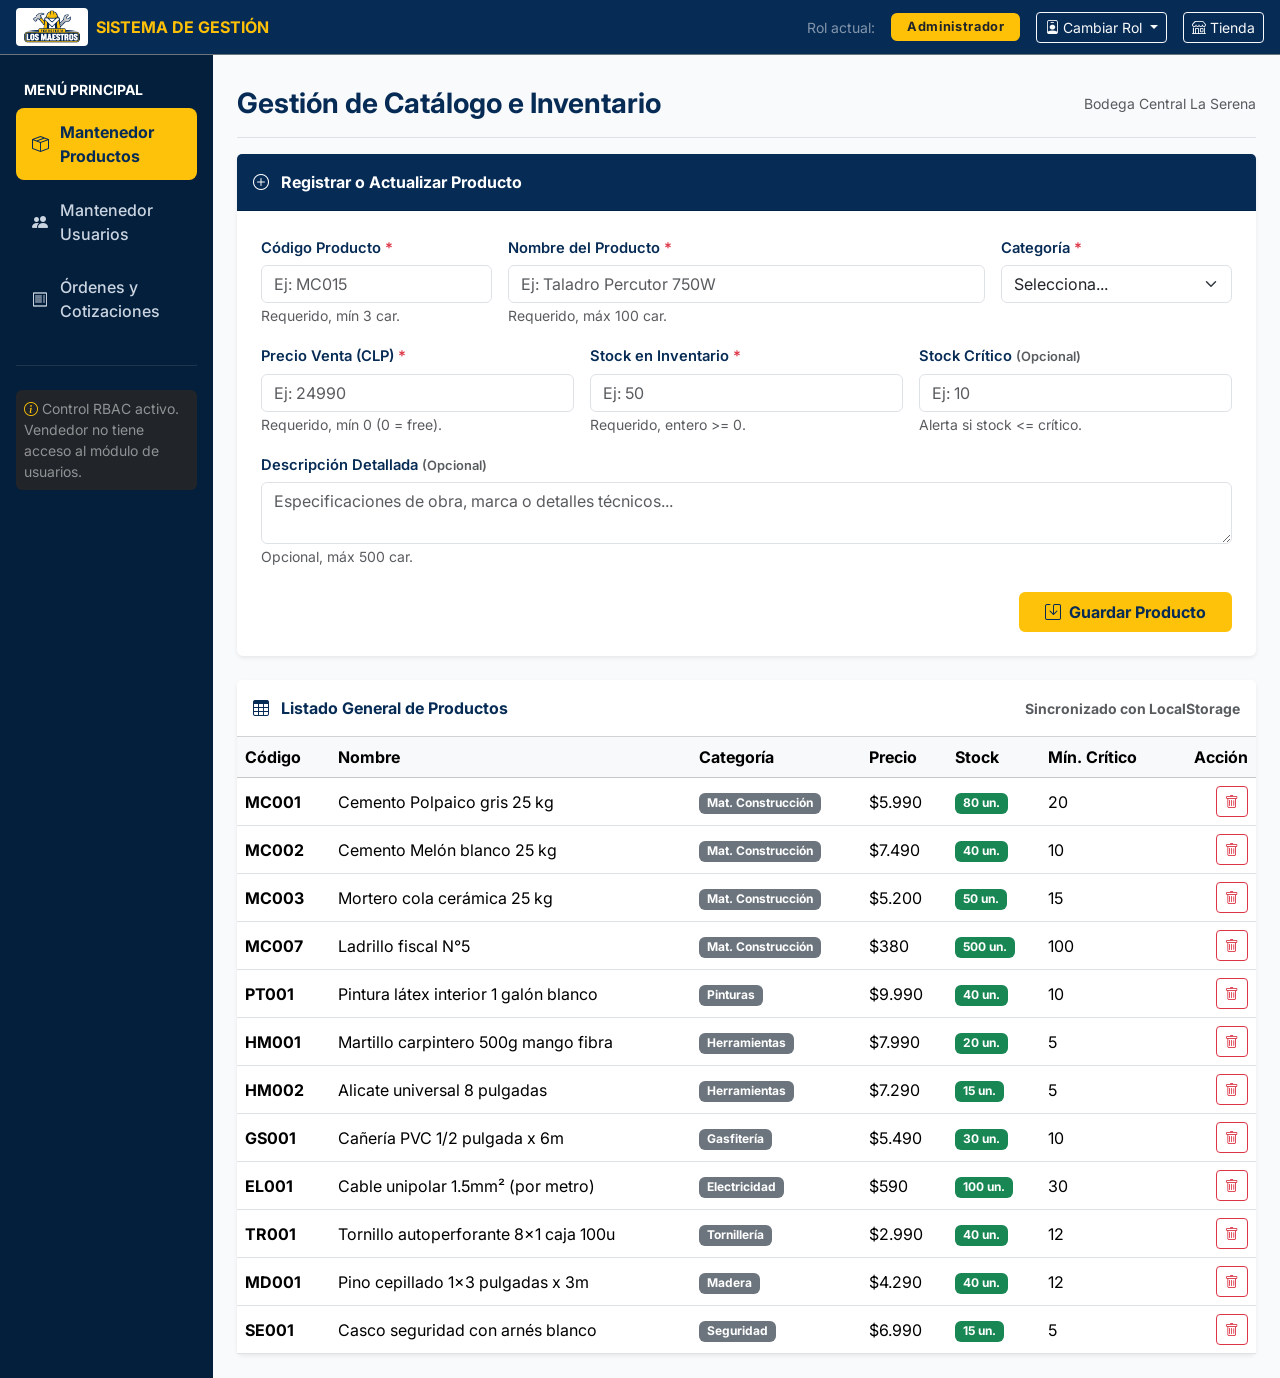
==== admin.html @ 7deedc1b "feat: estructura base funcional tienda Ferreteria Los Maestros con HTML5, CSS y validaciones JS" ====
<!doctype html>
<html lang="es">

<head>
    <meta charset="UTF-8">
    <meta name="viewport" content="width=device-width, initial-scale=1.0">
    <meta name="description" content="Panel de Administración - Ferretería Los Maestros La Serena.">
    <title>Panel de Administración | Ferretería Los Maestros</title>
    <link rel="preconnect" href="https://fonts.googleapis.com">
    <link rel="preconnect" href="https://fonts.gstatic.com" crossorigin>
    <link href="https://fonts.googleapis.com/css2?family=Barlow+Condensed:wght@600;700&family=Inter:wght@400;500;600;700&display=swap" rel="stylesheet">
    <link href="https://cdn.jsdelivr.net/npm/bootstrap@5.3.8/dist/css/bootstrap.min.css" rel="stylesheet">
    <link rel="stylesheet" href="https://cdn.jsdelivr.net/npm/bootstrap-icons@1.13.1/font/bootstrap-icons.min.css">
    <link rel="stylesheet" href="styles.css">
    <style>
        .admin-sidebar {
            min-height: calc(100vh - 84px);
            background: #041f3c;
            color: #cbd5e1;
        }
        .admin-sidebar .nav-link {
            color: #cbd5e1;
            padding: .75rem 1rem;
            border-radius: 8px;
            margin-bottom: .35rem;
            display: flex;
            align-items: center;
            gap: .75rem;
            font-weight: 500;
        }
        .admin-sidebar .nav-link:hover,
        .admin-sidebar .nav-link.active {
            color: #062b55;
            background: #ffc20a;
            font-weight: 700;
        }
        .admin-badge-role {
            font-size: .8rem;
            letter-spacing: .05em;
        }
    </style>
</head>

<body>
    <!-- Topbar simplificada de administración -->
    <header class="bg-navy py-2 px-3 border-bottom border-secondary">
        <div class="d-flex justify-content-between align-items-center">
            <div class="d-flex align-items-center gap-3">
                <a href="index.html" class="text-white fw-bold d-flex align-items-center gap-2">
                    <img src="assets/img/logo-ferreteria-los-maestros.png" alt="Logo" style="height: 38px; background: #fff; padding: 2px 6px; border-radius: 4px;">
                    <span class="d-none d-md-inline text-warning">SISTEMA DE GESTIÓN</span>
                </a>
            </div>
            <div class="d-flex align-items-center gap-3">
                <span class="text-white-50 small d-none d-sm-inline">Rol actual:</span>
                <span class="badge bg-warning text-dark px-3 py-2 fw-bold admin-badge-role" id="admin-current-role">Administrador</span>
                
                <!-- Selector rápido para probar roles requeridos en la evaluación -->
                <div class="dropdown">
                    <button class="btn btn-sm btn-outline-light dropdown-toggle" type="button" data-bs-toggle="dropdown">
                        <i class="bi bi-person-badge"></i> Cambiar Rol
                    </button>
                    <ul class="dropdown-menu dropdown-menu-end shadow">
                        <li><button class="dropdown-item" onclick="cambiarRolDemo('Administrador')"><i class="bi bi-shield-lock-fill text-danger me-2"></i> Administrador (Total)</button></li>
                        <li><button class="dropdown-item" onclick="cambiarRolDemo('Vendedor')"><i class="bi bi-bag-check-fill text-warning me-2"></i> Vendedor (Productos)</button></li>
                    </ul>
                </div>

                <a href="index.html" class="btn btn-sm btn-outline-light" title="Volver a la tienda pública">
                    <i class="bi bi-shop"></i> Tienda
                </a>
            </div>
        </div>
    </header>

    <div class="container-fluid" id="admin-dashboard">
        <div class="row">
            <!-- Menú Lateral Vertical según especificación de evaluación (pág 11) -->
            <nav class="col-md-3 col-lg-2 d-md-block admin-sidebar p-3">
                <div class="sticky-top pt-2">
                    <div class="text-white small fw-bold text-uppercase px-2 mb-2 text-warning">Menú Principal</div>
                    <ul class="nav flex-column" id="admin-tabs" role="tablist">
                        <li class="nav-item">
                            <a class="nav-link active" id="tab-productos-btn" data-bs-toggle="pill" href="#tab-productos" role="tab">
                                <i class="bi bi-box-seam"></i> Mantenedor Productos
                            </a>
                        </li>
                        <li class="nav-item" id="admin-nav-usuarios">
                            <a class="nav-link" id="tab-usuarios-btn" data-bs-toggle="pill" href="#tab-usuarios" role="tab">
                                <i class="bi bi-people-fill"></i> Mantenedor Usuarios
                            </a>
                        </li>
                        <li class="nav-item">
                            <a class="nav-link" id="tab-ordenes-btn" data-bs-toggle="pill" href="#tab-ordenes" role="tab">
                                <i class="bi bi-receipt"></i> Órdenes y Cotizaciones
                            </a>
                        </li>
                    </ul>
                    <hr class="border-secondary my-4">
                    <div class="p-2 bg-dark rounded small text-white-50">
                        <i class="bi bi-info-circle text-warning"></i> Control RBAC activo. Vendedor no tiene acceso al módulo de usuarios.
                    </div>
                </div>
            </nav>

            <!-- Contenido del Centro -->
            <main class="col-md-9 ms-sm-auto col-lg-10 px-md-4 py-4">
                <div class="tab-content" id="admin-tabs-content">
                    
                    <!-- TAB 1: MANTENEDOR DE PRODUCTOS (Requisitos pág 14-15) -->
                    <div class="tab-pane fade show active" id="tab-productos" role="tabpanel">
                        <div class="d-flex justify-content-between flex-wrap flex-md-nowrap align-items-center pt-2 pb-3 mb-3 border-bottom">
                            <h2 class="h3 fw-bold text-navy mb-0">Gestión de Catálogo e Inventario</h2>
                            <span class="text-muted small">Bodega Central La Serena</span>
                        </div>

                        <!-- Formulario Crear/Editar Producto -->
                        <div class="card shadow-sm border-0 mb-4">
                            <div class="card-header bg-navy text-white fw-bold py-3">
                                <i class="bi bi-plus-circle me-2"></i> Registrar o Actualizar Producto
                            </div>
                            <div class="card-body p-4">
                                <form id="form-admin-producto" novalidate>
                                    <div class="row g-3">
                                        <div class="col-md-3 form-group">
                                            <label for="prod-codigo" class="form-label">Código Producto <span class="text-danger">*</span></label>
                                            <input type="text" class="form-control" id="prod-codigo" placeholder="Ej: MC015" minlength="3" required>
                                            <small class="text-muted">Requerido, mín 3 car.</small>
                                        </div>
                                        <div class="col-md-6 form-group">
                                            <label for="prod-nombre" class="form-label">Nombre del Producto <span class="text-danger">*</span></label>
                                            <input type="text" class="form-control" id="prod-nombre" placeholder="Ej: Taladro Percutor 750W" maxlength="100" required>
                                            <small class="text-muted">Requerido, máx 100 car.</small>
                                        </div>
                                        <div class="col-md-3 form-group">
                                            <label for="prod-categoria" class="form-label">Categoría <span class="text-danger">*</span></label>
                                            <select id="prod-categoria" class="form-select" required>
                                                <option value="">Selecciona...</option>
                                                <option value="Mat. Construcción">Mat. Construcción</option>
                                                <option value="Herramientas">Herramientas</option>
                                                <option value="Pinturas">Pinturas</option>
                                                <option value="Gasfitería">Gasfitería</option>
                                                <option value="Electricidad">Electricidad</option>
                                                <option value="Tornillería">Tornillería</option>
                                                <option value="Madera">Madera</option>
                                                <option value="Seguridad">Seguridad</option>
                                                <option value="Jardín">Jardín</option>
                                            </select>
                                        </div>
                                        <div class="col-md-4 form-group">
                                            <label for="prod-precio" class="form-label">Precio Venta (CLP) <span class="text-danger">*</span></label>
                                            <input type="number" class="form-control" id="prod-precio" placeholder="Ej: 24990" min="0" step="any" required>
                                            <small class="text-muted">Requerido, mín 0 (0 = free).</small>
                                        </div>
                                        <div class="col-md-4 form-group">
                                            <label for="prod-stock" class="form-label">Stock en Inventario <span class="text-danger">*</span></label>
                                            <input type="number" class="form-control" id="prod-stock" placeholder="Ej: 50" min="0" step="1" required>
                                            <small class="text-muted">Requerido, entero >= 0.</small>
                                        </div>
                                        <div class="col-md-4 form-group">
                                            <label for="prod-stock-critico" class="form-label">Stock Crítico <span class="text-muted small">(Opcional)</span></label>
                                            <input type="number" class="form-control" id="prod-stock-critico" placeholder="Ej: 10" min="0" step="1">
                                            <small class="text-muted">Alerta si stock <= crítico.</small>
                                        </div>
                                        <div class="col-12 form-group">
                                            <label for="prod-descripcion" class="form-label">Descripción Detallada <span class="text-muted small">(Opcional)</span></label>
                                            <textarea class="form-control" id="prod-descripcion" rows="2" placeholder="Especificaciones de obra, marca o detalles técnicos..." maxlength="500"></textarea>
                                            <small class="text-muted">Opcional, máx 500 car.</small>
                                        </div>
                                    </div>
                                    <div class="mt-4 text-end">
                                        <button type="submit" class="btn btn-brand px-4">
                                            <i class="bi bi-save me-1"></i> Guardar Producto
                                        </button>
                                    </div>
                                </form>
                            </div>
                        </div>

                        <!-- Tabla de Productos -->
                        <div class="card shadow-sm border-0">
                            <div class="card-header bg-white py-3 fw-bold text-navy d-flex justify-content-between align-items-center">
                                <span><i class="bi bi-table me-2"></i> Listado General de Productos</span>
                                <span class="text-muted small">Sincronizado con LocalStorage</span>
                            </div>
                            <div class="card-body p-0">
                                <div class="table-responsive">
                                    <table class="table table-hover align-middle mb-0">
                                        <thead class="table-light">
                                            <tr>
                                                <th>Código</th>
                                                <th>Nombre</th>
                                                <th>Categoría</th>
                                                <th>Precio</th>
                                                <th>Stock</th>
                                                <th>Mín. Crítico</th>
                                                <th class="text-end">Acción</th>
                                            </tr>
                                        </thead>
                                        <tbody id="admin-products-table">
                                            <!-- Renderizado con main.js -->
                                        </tbody>
                                    </table>
                                </div>
                            </div>
                        </div>
                    </div>

                    <!-- TAB 2: MANTENEDOR DE USUARIOS (Requisitos pág 15-16) -->
                    <div class="tab-pane fade" id="tab-usuarios" role="tabpanel">
                        <div class="d-flex justify-content-between flex-wrap flex-md-nowrap align-items-center pt-2 pb-3 mb-3 border-bottom">
                            <h2 class="h3 fw-bold text-navy mb-0">Gestión de Usuarios y Roles (RBAC)</h2>
                            <span class="badge bg-danger">Módulo exclusivo Administrador</span>
                        </div>

                        <!-- Formulario Nuevo Usuario -->
                        <div class="card shadow-sm border-0 mb-4">
                            <div class="card-header bg-navy text-white fw-bold py-3">
                                <i class="bi bi-person-plus-fill me-2"></i> Crear Nuevo Usuario en el Sistema
                            </div>
                            <div class="card-body p-4">
                                <form id="form-admin-usuario" novalidate>
                                    <div class="row g-3">
                                        <div class="col-md-4 form-group">
                                            <label for="usuario-run" class="form-label">RUN <span class="text-danger">*</span></label>
                                            <input type="text" class="form-control" id="usuario-run" placeholder="Ej: 19011022K" maxlength="9" required>
                                            <small class="text-muted">Sin puntos ni guión (validación dígito verificador).</small>
                                        </div>
                                        <div class="col-md-4 form-group">
                                            <label for="usuario-nombre" class="form-label">Nombre <span class="text-danger">*</span></label>
                                            <input type="text" class="form-control" id="usuario-nombre" placeholder="Ej: Mario" maxlength="50" required>
                                        </div>
                                        <div class="col-md-4 form-group">
                                            <label for="usuario-apellidos" class="form-label">Apellidos <span class="text-danger">*</span></label>
                                            <input type="text" class="form-control" id="usuario-apellidos" placeholder="Ej: Araya Soto" maxlength="100" required>
                                        </div>
                                        <div class="col-md-6 form-group">
                                            <label for="usuario-correo" class="form-label">Correo Electrónico <span class="text-danger">*</span></label>
                                            <input type="email" class="form-control" id="usuario-correo" placeholder="usuario@duoc.cl" maxlength="100" required>
                                            <small class="text-muted">@duoc.cl, @profesor.duoc.cl, @gmail.com</small>
                                        </div>
                                        <div class="col-md-6 form-group">
                                            <label for="usuario-rol" class="form-label">Tipo de Usuario (Rol) <span class="text-danger">*</span></label>
                                            <select id="usuario-rol" class="form-select" required>
                                                <option value="">Selecciona rol...</option>
                                                <option value="Administrador">Administrador</option>
                                                <option value="Vendedor">Vendedor</option>
                                                <option value="Cliente">Cliente</option>
                                            </select>
                                        </div>
                                        <div class="col-md-6 form-group">
                                            <label for="usuario-region" class="form-label">Región <span class="text-danger">*</span></label>
                                            <select id="usuario-region" class="form-select" required>
                                                <option value="">Selecciona región...</option>
                                            </select>
                                        </div>
                                        <div class="col-md-6 form-group">
                                            <label for="usuario-comuna" class="form-label">Comuna <span class="text-danger">*</span></label>
                                            <select id="usuario-comuna" class="form-select" required>
                                                <option value="">Selecciona comuna...</option>
                                            </select>
                                        </div>
                                        <div class="col-12 form-group">
                                            <label for="usuario-direccion" class="form-label">Dirección <span class="text-danger">*</span></label>
                                            <input type="text" class="form-control" id="usuario-direccion" placeholder="Calle, número, oficina o faena" maxlength="300" required>
                                        </div>
                                    </div>
                                    <div class="mt-4 text-end">
                                        <button type="submit" class="btn btn-brand px-4">
                                            <i class="bi bi-person-check me-1"></i> Guardar Usuario
                                        </button>
                                    </div>
                                </form>
                            </div>
                        </div>

                        <!-- Tabla de Usuarios -->
                        <div class="card shadow-sm border-0">
                            <div class="card-header bg-white py-3 fw-bold text-navy">
                                <i class="bi bi-card-list me-2"></i> Usuarios Registrados en el Sistema
                            </div>
                            <div class="card-body p-0">
                                <div class="table-responsive">
                                    <table class="table table-hover align-middle mb-0">
                                        <thead class="table-light">
                                            <tr>
                                                <th>RUN</th>
                                                <th>Nombre Completo</th>
                                                <th>Correo</th>
                                                <th>Rol</th>
                                                <th>Comuna</th>
                                                <th>Dirección</th>
                                            </tr>
                                        </thead>
                                        <tbody id="admin-users-table">
                                            <!-- Renderizado con main.js -->
                                        </tbody>
                                    </table>
                                </div>
                            </div>
                        </div>
                    </div>

                    <!-- TAB 3: ÓRDENES / COTIZACIONES -->
                    <div class="tab-pane fade" id="tab-ordenes" role="tabpanel">
                        <div class="d-flex justify-content-between flex-wrap flex-md-nowrap align-items-center pt-2 pb-3 mb-3 border-bottom">
                            <h2 class="h3 fw-bold text-navy mb-0">Órdenes y Solicitudes de Cotización</h2>
                            <span class="badge bg-success">Acceso Vendedor y Administrador</span>
                        </div>

                        <div class="card shadow-sm border-0">
                            <div class="card-body p-0">
                                <div class="table-responsive">
                                    <table class="table table-hover align-middle mb-0">
                                        <thead class="table-light">
                                            <tr>
                                                <th>N° Orden</th>
                                                <th>Cliente</th>
                                                <th>Tipo</th>
                                                <th>Monto</th>
                                                <th>Estado</th>
                                                <th>Condición de Pago</th>
                                            </tr>
                                        </thead>
                                        <tbody>
                                            <tr>
                                                <td><code>#ORD-1024</code></td>
                                                <td>Constructora San Cristóbal</td>
                                                <td>Despacho Faena La Serena</td>
                                                <td><strong>$ 458.900</strong></td>
                                                <td><span class="badge bg-warning text-dark">Pendiente Despacho</span></td>
                                                <td>Cuenta Corriente (Fin de mes)</td>
                                            </tr>
                                            <tr>
                                                <td><code>#ORD-1025</code></td>
                                                <td>Carlos González</td>
                                                <td>Retiro en Mesón</td>
                                                <td><strong>$ 24.580</strong></td>
                                                <td><span class="badge bg-success">Listo para entrega</span></td>
                                                <td>Efectivo / Débito</td>
                                            </tr>
                                            <tr>
                                                <td><code>#ORD-1026</code></td>
                                                <td>Maestro Pedro Morales</td>
                                                <td>Despacho Coquimbo Centro</td>
                                                <td><strong>$ 128.400</strong></td>
                                                <td><span class="badge bg-primary">En preparación</span></td>
                                                <td>Cuenta Corriente (Fin de mes)</td>
                                            </tr>
                                        </tbody>
                                    </table>
                                </div>
                            </div>
                        </div>
                    </div>

                </div>
            </main>
        </div>
    </div>

    <script src="https://cdn.jsdelivr.net/npm/bootstrap@5.3.8/dist/js/bootstrap.bundle.min.js"></script>
    <script src="main.js"></script>
    <script>
        function cambiarRolDemo(nuevoRol) {
            const sesion = { correo: nuevoRol.toLowerCase() + "@duoc.cl", rol: nuevoRol, timestamp: new Date().toISOString() };
            localStorage.setItem("usuario_sesion", JSON.stringify(sesion));
            window.location.reload();
        }
    </script>
</body>

</html>
---- styles.css ----
:root {
    --brand-navy: #062b55;
    --brand-navy-dark: #041f3c;
    --brand-yellow: #ffc20a;
    --brand-yellow-dark: #e4a900;
    --surface: #f8fafc;
    --surface-card: #ffffff;
    --text: #17212b;
    --muted: #64748b;
    --border-color: #e2e8f0;
}

* { box-sizing: border-box; }

body {
    min-height: 100vh;
    display: flex;
    flex-direction: column;
    margin: 0;
    color: var(--text);
    background: var(--surface);
    font-family: "Inter", -apple-system, BlinkMacSystemFont, "Segoe UI", Roboto, sans-serif;
}

main { flex: 1; }
a { text-decoration: none; }

/* Utilidades de color */
.text-navy { color: var(--brand-navy) !important; }
.bg-navy { background-color: var(--brand-navy) !important; color: #fff; }
.text-yellow { color: var(--brand-yellow-dark) !important; }

/* Topbar */
.topbar {
    padding: .5rem 0;
    color: #fff;
    background: var(--brand-navy-dark);
    font-size: .85rem;
}
.topbar a { color: #fff; }
.topbar a:hover { color: var(--brand-yellow); }
.topbar i { margin-right: .35rem; color: var(--brand-yellow); }

/* Navbar */
.navbar { min-height: 84px; }
.navbar-brand img {
    width: 175px;
    height: 65px;
    object-fit: contain;
}
.navbar .nav-link {
    margin: 0 .2rem;
    color: var(--brand-navy);
    font-weight: 600;
    transition: color .2s ease;
}
.navbar .nav-link:hover,
.navbar .nav-link.active { color: var(--brand-yellow-dark); }

/* Botones */
.btn-brand {
    border: 2px solid var(--brand-yellow);
    color: var(--brand-navy);
    background: var(--brand-yellow);
    font-weight: 700;
    transition: all .2s ease;
}
.btn-brand:hover,
.btn-brand:focus {
    border-color: var(--brand-navy);
    color: #fff;
    background: var(--brand-navy);
}

.btn-outline-brand {
    border: 2px solid var(--brand-navy);
    color: var(--brand-navy);
    font-weight: 600;
    transition: all .2s ease;
}
.btn-outline-brand:hover,
.btn-outline-brand:focus {
    border-color: var(--brand-navy);
    color: #fff;
    background: var(--brand-navy);
}

/* Icono y contador Carrito */
.cart-link {
    position: relative;
    display: grid;
    width: 44px;
    height: 44px;
    place-items: center;
    border-radius: 50%;
    color: var(--brand-navy);
    background: #f1f5f9;
    font-size: 1.35rem;
    transition: background .2s ease, transform .2s ease;
}
.cart-link:hover {
    background: #e2e8f0;
    transform: scale(1.05);
}
.cart-count {
    position: absolute;
    top: -2px;
    right: -2px;
    display: grid;
    width: 22px;
    height: 22px;
    place-items: center;
    border: 2px solid #fff;
    border-radius: 50%;
    color: var(--brand-navy);
    background: var(--brand-yellow);
    font-size: .72rem;
    font-weight: 800;
}

/* Hero Section */
.hero-placeholder {
    min-height: 440px;
    display: flex;
    align-items: center;
    padding: 4.5rem 0;
    background: linear-gradient(135deg, #062b55 0%, #0a3d78 60%, #11539f 100%);
    color: #fff;
}
.hero-placeholder h1 {
    font-family: "Barlow Condensed", sans-serif;
    font-size: clamp(2.8rem, 6.5vw, 4.8rem);
    font-weight: 700;
    line-height: .98;
    text-transform: uppercase;
}
.hero-placeholder h1 span { color: var(--brand-yellow); }
.hero-placeholder p.lead { max-width: 620px; color: #e2e8f0; font-size: 1.15rem; }
.section-label {
    color: var(--brand-yellow);
    font-weight: 700;
    letter-spacing: .12em;
    text-transform: uppercase;
    font-size: .9rem;
}

/* Tarjetas de Producto */
.product-card {
    transition: transform .25s ease, box-shadow .25s ease;
    border-radius: 12px;
    overflow: hidden;
    background: var(--surface-card);
    border: 1px solid var(--border-color);
}
.product-card:hover {
    transform: translateY(-5px);
    box-shadow: 0 14px 28px rgba(6, 43, 85, .1) !important;
}
.product-img {
    height: 190px;
    object-fit: cover;
    background: #f1f5f9;
}

/* Tarjetas de Características */
.feature-card {
    padding: 1.75rem;
    border-radius: 12px;
    background: #fff;
    border: 1px solid var(--border-color);
    box-shadow: 0 4px 12px rgba(0,0,0,.03);
    height: 100%;
}
.feature-icon {
    width: 52px;
    height: 52px;
    border-radius: 12px;
    background: rgba(255, 194, 10, .2);
    color: var(--brand-navy);
    display: grid;
    place-items: center;
    font-size: 1.6rem;
    margin-bottom: 1rem;
}

/* Footer */
.site-footer {
    color: #d8e1ec;
    background: var(--brand-navy);
}
.footer-logo {
    width: 180px;
    max-height: 85px;
    padding: .35rem;
    border-radius: .5rem;
    background: #fff;
    object-fit: contain;
}
.site-footer h2 {
    margin-bottom: 1.1rem;
    color: #fff;
    font-family: "Barlow Condensed", sans-serif;
    font-size: 1.35rem;
    font-weight: 700;
    text-transform: uppercase;
}
.footer-links { margin: 0; padding: 0; list-style: none; }
.footer-links li + li { margin-top: .65rem; }
.footer-links a, .contact-list a { color: #cbd5e1; transition: color .2s ease; }
.footer-links a:hover, .contact-list a:hover { color: var(--brand-yellow); }
.social-links { display: flex; gap: .65rem; }
.social-links a {
    display: grid;
    width: 38px;
    height: 38px;
    place-items: center;
    border: 1px solid rgba(255,255,255,.25);
    border-radius: 50%;
    color: #fff;
    transition: all .2s ease;
}
.social-links a:hover {
    border-color: var(--brand-yellow);
    color: var(--brand-navy);
    background: var(--brand-yellow);
}
.contact-list { font-style: normal; }
.contact-list p { display: flex; gap: .65rem; align-items: flex-start; margin-bottom: .6rem; }
.contact-list i { color: var(--brand-yellow); }

.footer-bottom {
    padding: 1rem 0;
    border-top: 1px solid rgba(255,255,255,.12);
    color: #94a3b8;
    background: var(--brand-navy-dark);
    font-size: .84rem;
}

/* Botón Volver Arriba */
.back-to-top {
    position: fixed;
    right: 1.5rem;
    bottom: 1.5rem;
    z-index: 1000;
    display: grid;
    width: 46px;
    height: 46px;
    place-items: center;
    border: 2px solid var(--brand-yellow);
    border-radius: 50%;
    color: var(--brand-navy);
    background: var(--brand-yellow);
    box-shadow: 0 6px 18px rgba(4, 31, 60, .25);
    font-size: 1.25rem;
    opacity: 0;
    visibility: hidden;
    transform: translateY(12px);
    transition: all .25s ease;
}
.back-to-top.show {
    opacity: 1;
    visibility: visible;
    transform: translateY(0);
}
.back-to-top:hover {
    color: #fff;
    background: var(--brand-navy);
    border-color: var(--brand-navy);
}

/* Formularios y Validaciones */
.form-card {
    background: #fff;
    border-radius: 14px;
    border: 1px solid var(--border-color);
    box-shadow: 0 8px 24px rgba(6, 43, 85, .06);
    padding: 2.2rem;
}
.form-label {
    font-weight: 600;
    color: var(--brand-navy);
    font-size: .92rem;
    margin-bottom: .4rem;
}
.form-control:focus, .form-select:focus {
    border-color: var(--brand-navy);
    box-shadow: 0 0 0 .25rem rgba(6, 43, 85, .15);
}

/* Toast flotante */
#toast-container {
    pointer-events: none;
}
#toast-container .toast {
    pointer-events: auto;
}

/* Responsive */
@media (max-width: 991.98px) {
    .navbar-collapse { padding: 1rem 0 .5rem; border-top: 1px solid #e6ebf0; }
    .navbar .nav-link { padding: .65rem 0; }
    .navbar .btn { width: 100%; }
}
@media (max-width: 575.98px) {
    .navbar-brand img { width: 140px; height: 55px; }
    .hero-placeholder { min-height: 380px; padding: 3rem 0; }
    .form-card { padding: 1.5rem; }
    .back-to-top { right: 1rem; bottom: 1rem; width: 42px; height: 42px; }
}
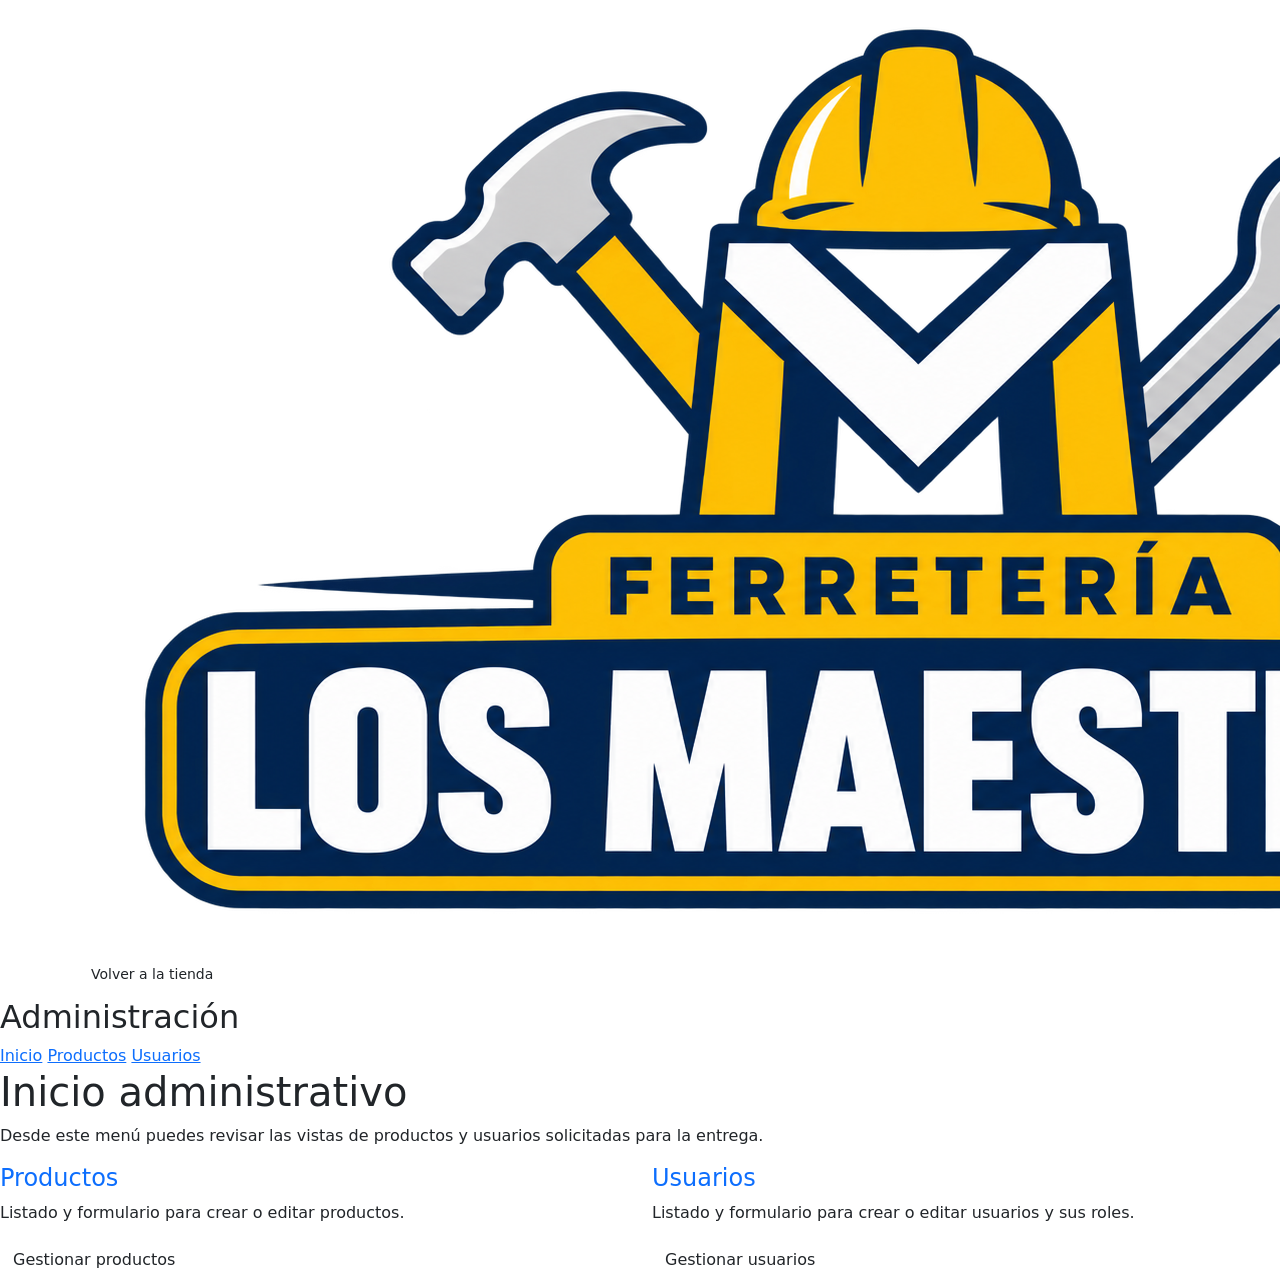
==== commit c0d24c74: "detalle de paginas en html, contenido comnpleto del proyecto . Solo html" ====
--- a/admin.html
+++ b/admin.html
@@ -1,373 +1,55 @@
 <!doctype html>
 <html lang="es">
-
-<head>
-    <meta charset="UTF-8">
-    <meta name="viewport" content="width=device-width, initial-scale=1.0">
-    <meta name="description" content="Panel de Administración - Ferretería Los Maestros La Serena.">
-    <title>Panel de Administración | Ferretería Los Maestros</title>
-    <link rel="preconnect" href="https://fonts.googleapis.com">
-    <link rel="preconnect" href="https://fonts.gstatic.com" crossorigin>
-    <link href="https://fonts.googleapis.com/css2?family=Barlow+Condensed:wght@600;700&family=Inter:wght@400;500;600;700&display=swap" rel="stylesheet">
-    <link href="https://cdn.jsdelivr.net/npm/bootstrap@5.3.8/dist/css/bootstrap.min.css" rel="stylesheet">
-    <link rel="stylesheet" href="https://cdn.jsdelivr.net/npm/bootstrap-icons@1.13.1/font/bootstrap-icons.min.css">
-    <link rel="stylesheet" href="styles.css">
-    <style>
-        .admin-sidebar {
-            min-height: calc(100vh - 84px);
-            background: #041f3c;
-            color: #cbd5e1;
-        }
-        .admin-sidebar .nav-link {
-            color: #cbd5e1;
-            padding: .75rem 1rem;
-            border-radius: 8px;
-            margin-bottom: .35rem;
-            display: flex;
-            align-items: center;
-            gap: .75rem;
-            font-weight: 500;
-        }
-        .admin-sidebar .nav-link:hover,
-        .admin-sidebar .nav-link.active {
-            color: #062b55;
-            background: #ffc20a;
-            font-weight: 700;
-        }
-        .admin-badge-role {
-            font-size: .8rem;
-            letter-spacing: .05em;
-        }
-    </style>
-</head>
-
-<body>
-    <!-- Topbar simplificada de administración -->
-    <header class="bg-navy py-2 px-3 border-bottom border-secondary">
-        <div class="d-flex justify-content-between align-items-center">
-            <div class="d-flex align-items-center gap-3">
-                <a href="index.html" class="text-white fw-bold d-flex align-items-center gap-2">
-                    <img src="assets/img/logo-ferreteria-los-maestros.png" alt="Logo" style="height: 38px; background: #fff; padding: 2px 6px; border-radius: 4px;">
-                    <span class="d-none d-md-inline text-warning">SISTEMA DE GESTIÓN</span>
-                </a>
-            </div>
-            <div class="d-flex align-items-center gap-3">
-                <span class="text-white-50 small d-none d-sm-inline">Rol actual:</span>
-                <span class="badge bg-warning text-dark px-3 py-2 fw-bold admin-badge-role" id="admin-current-role">Administrador</span>
-                
-                <!-- Selector rápido para probar roles requeridos en la evaluación -->
-                <div class="dropdown">
-                    <button class="btn btn-sm btn-outline-light dropdown-toggle" type="button" data-bs-toggle="dropdown">
-                        <i class="bi bi-person-badge"></i> Cambiar Rol
-                    </button>
-                    <ul class="dropdown-menu dropdown-menu-end shadow">
-                        <li><button class="dropdown-item" onclick="cambiarRolDemo('Administrador')"><i class="bi bi-shield-lock-fill text-danger me-2"></i> Administrador (Total)</button></li>
-                        <li><button class="dropdown-item" onclick="cambiarRolDemo('Vendedor')"><i class="bi bi-bag-check-fill text-warning me-2"></i> Vendedor (Productos)</button></li>
-                    </ul>
-                </div>
-
-                <a href="index.html" class="btn btn-sm btn-outline-light" title="Volver a la tienda pública">
-                    <i class="bi bi-shop"></i> Tienda
-                </a>
-            </div>
-        </div>
-    </header>
-
-    <div class="container-fluid" id="admin-dashboard">
-        <div class="row">
-            <!-- Menú Lateral Vertical según especificación de evaluación (pág 11) -->
-            <nav class="col-md-3 col-lg-2 d-md-block admin-sidebar p-3">
-                <div class="sticky-top pt-2">
-                    <div class="text-white small fw-bold text-uppercase px-2 mb-2 text-warning">Menú Principal</div>
-                    <ul class="nav flex-column" id="admin-tabs" role="tablist">
-                        <li class="nav-item">
-                            <a class="nav-link active" id="tab-productos-btn" data-bs-toggle="pill" href="#tab-productos" role="tab">
-                                <i class="bi bi-box-seam"></i> Mantenedor Productos
-                            </a>
-                        </li>
-                        <li class="nav-item" id="admin-nav-usuarios">
-                            <a class="nav-link" id="tab-usuarios-btn" data-bs-toggle="pill" href="#tab-usuarios" role="tab">
-                                <i class="bi bi-people-fill"></i> Mantenedor Usuarios
-                            </a>
-                        </li>
-                        <li class="nav-item">
-                            <a class="nav-link" id="tab-ordenes-btn" data-bs-toggle="pill" href="#tab-ordenes" role="tab">
-                                <i class="bi bi-receipt"></i> Órdenes y Cotizaciones
-                            </a>
-                        </li>
-                    </ul>
-                    <hr class="border-secondary my-4">
-                    <div class="p-2 bg-dark rounded small text-white-50">
-                        <i class="bi bi-info-circle text-warning"></i> Control RBAC activo. Vendedor no tiene acceso al módulo de usuarios.
-                    </div>
+    <head>
+        <meta charset="UTF-8">
+        <meta name="viewport" content="width=device-width, initial-scale=1">
+        <title>Administración | Ferretería Los Maestros</title>
+        <link href="https://cdn.jsdelivr.net/npm/bootstrap@5.3.3/dist/css/bootstrap.min.css" rel="stylesheet">
+        <link rel="stylesheet" href="style.css">
+    </head>
+    <body>
+        <header>
+            <nav class="navbar">
+                <div class="container">
+                    <a class="navbar-brand d-flex align-items-center gap-2" href="index.html">
+                        <img src="assets/img/logo-ferreteria-los-maestros.png" alt="Logo de Ferretería Los Maestros">
+                        <span>Panel administrativo <small>Demostración frontend</small></span>
+                    </a>
+                    <a class="btn boton-principal btn-sm" href="index.html">Volver a la tienda</a>
                 </div>
             </nav>
-
-            <!-- Contenido del Centro -->
-            <main class="col-md-9 ms-sm-auto col-lg-10 px-md-4 py-4">
-                <div class="tab-content" id="admin-tabs-content">
-                    
-                    <!-- TAB 1: MANTENEDOR DE PRODUCTOS (Requisitos pág 14-15) -->
-                    <div class="tab-pane fade show active" id="tab-productos" role="tabpanel">
-                        <div class="d-flex justify-content-between flex-wrap flex-md-nowrap align-items-center pt-2 pb-3 mb-3 border-bottom">
-                            <h2 class="h3 fw-bold text-navy mb-0">Gestión de Catálogo e Inventario</h2>
-                            <span class="text-muted small">Bodega Central La Serena</span>
-                        </div>
-
-                        <!-- Formulario Crear/Editar Producto -->
-                        <div class="card shadow-sm border-0 mb-4">
-                            <div class="card-header bg-navy text-white fw-bold py-3">
-                                <i class="bi bi-plus-circle me-2"></i> Registrar o Actualizar Producto
-                            </div>
-                            <div class="card-body p-4">
-                                <form id="form-admin-producto" novalidate>
-                                    <div class="row g-3">
-                                        <div class="col-md-3 form-group">
-                                            <label for="prod-codigo" class="form-label">Código Producto <span class="text-danger">*</span></label>
-                                            <input type="text" class="form-control" id="prod-codigo" placeholder="Ej: MC015" minlength="3" required>
-                                            <small class="text-muted">Requerido, mín 3 car.</small>
-                                        </div>
-                                        <div class="col-md-6 form-group">
-                                            <label for="prod-nombre" class="form-label">Nombre del Producto <span class="text-danger">*</span></label>
-                                            <input type="text" class="form-control" id="prod-nombre" placeholder="Ej: Taladro Percutor 750W" maxlength="100" required>
-                                            <small class="text-muted">Requerido, máx 100 car.</small>
-                                        </div>
-                                        <div class="col-md-3 form-group">
-                                            <label for="prod-categoria" class="form-label">Categoría <span class="text-danger">*</span></label>
-                                            <select id="prod-categoria" class="form-select" required>
-                                                <option value="">Selecciona...</option>
-                                                <option value="Mat. Construcción">Mat. Construcción</option>
-                                                <option value="Herramientas">Herramientas</option>
-                                                <option value="Pinturas">Pinturas</option>
-                                                <option value="Gasfitería">Gasfitería</option>
-                                                <option value="Electricidad">Electricidad</option>
-                                                <option value="Tornillería">Tornillería</option>
-                                                <option value="Madera">Madera</option>
-                                                <option value="Seguridad">Seguridad</option>
-                                                <option value="Jardín">Jardín</option>
-                                            </select>
-                                        </div>
-                                        <div class="col-md-4 form-group">
-                                            <label for="prod-precio" class="form-label">Precio Venta (CLP) <span class="text-danger">*</span></label>
-                                            <input type="number" class="form-control" id="prod-precio" placeholder="Ej: 24990" min="0" step="any" required>
-                                            <small class="text-muted">Requerido, mín 0 (0 = free).</small>
-                                        </div>
-                                        <div class="col-md-4 form-group">
-                                            <label for="prod-stock" class="form-label">Stock en Inventario <span class="text-danger">*</span></label>
-                                            <input type="number" class="form-control" id="prod-stock" placeholder="Ej: 50" min="0" step="1" required>
-                                            <small class="text-muted">Requerido, entero >= 0.</small>
-                                        </div>
-                                        <div class="col-md-4 form-group">
-                                            <label for="prod-stock-critico" class="form-label">Stock Crítico <span class="text-muted small">(Opcional)</span></label>
-                                            <input type="number" class="form-control" id="prod-stock-critico" placeholder="Ej: 10" min="0" step="1">
-                                            <small class="text-muted">Alerta si stock <= crítico.</small>
-                                        </div>
-                                        <div class="col-12 form-group">
-                                            <label for="prod-descripcion" class="form-label">Descripción Detallada <span class="text-muted small">(Opcional)</span></label>
-                                            <textarea class="form-control" id="prod-descripcion" rows="2" placeholder="Especificaciones de obra, marca o detalles técnicos..." maxlength="500"></textarea>
-                                            <small class="text-muted">Opcional, máx 500 car.</small>
-                                        </div>
-                                    </div>
-                                    <div class="mt-4 text-end">
-                                        <button type="submit" class="btn btn-brand px-4">
-                                            <i class="bi bi-save me-1"></i> Guardar Producto
-                                        </button>
-                                    </div>
-                                </form>
-                            </div>
-                        </div>
-
-                        <!-- Tabla de Productos -->
-                        <div class="card shadow-sm border-0">
-                            <div class="card-header bg-white py-3 fw-bold text-navy d-flex justify-content-between align-items-center">
-                                <span><i class="bi bi-table me-2"></i> Listado General de Productos</span>
-                                <span class="text-muted small">Sincronizado con LocalStorage</span>
-                            </div>
-                            <div class="card-body p-0">
-                                <div class="table-responsive">
-                                    <table class="table table-hover align-middle mb-0">
-                                        <thead class="table-light">
-                                            <tr>
-                                                <th>Código</th>
-                                                <th>Nombre</th>
-                                                <th>Categoría</th>
-                                                <th>Precio</th>
-                                                <th>Stock</th>
-                                                <th>Mín. Crítico</th>
-                                                <th class="text-end">Acción</th>
-                                            </tr>
-                                        </thead>
-                                        <tbody id="admin-products-table">
-                                            <!-- Renderizado con main.js -->
-                                        </tbody>
-                                    </table>
-                                </div>
-                            </div>
-                        </div>
+        </header>
+        <div class="panel-admin">
+            <aside class="menu-admin">
+                <h2>Administración</h2>
+                <nav aria-label="Menú administrativo">
+                    <a href="admin.html">Inicio</a>
+                    <a href="admin-productos.html">Productos</a>
+                    <a href="admin-usuarios.html">Usuarios</a>
+                </nav>
+            </aside>
+            <main class="contenido-admin">
+                <h1 class="titulo-seccion">Inicio administrativo</h1>
+                <p class="texto-gris">Desde este menú puedes revisar las vistas de productos y usuarios solicitadas para la entrega.</p>
+                <div class="row row-cols-1 row-cols-md-2 g-4">
+                    <div class="col">
+                        <section class="tarjeta h-100">
+                            <h2 class="h4 text-primary">Productos</h2>
+                            <p>Listado y formulario para crear o editar productos.</p>
+                            <a class="btn boton-secundario" href="admin-productos.html">Gestionar productos</a>
+                        </section>
                     </div>
-
-                    <!-- TAB 2: MANTENEDOR DE USUARIOS (Requisitos pág 15-16) -->
-                    <div class="tab-pane fade" id="tab-usuarios" role="tabpanel">
-                        <div class="d-flex justify-content-between flex-wrap flex-md-nowrap align-items-center pt-2 pb-3 mb-3 border-bottom">
-                            <h2 class="h3 fw-bold text-navy mb-0">Gestión de Usuarios y Roles (RBAC)</h2>
-                            <span class="badge bg-danger">Módulo exclusivo Administrador</span>
-                        </div>
-
-                        <!-- Formulario Nuevo Usuario -->
-                        <div class="card shadow-sm border-0 mb-4">
-                            <div class="card-header bg-navy text-white fw-bold py-3">
-                                <i class="bi bi-person-plus-fill me-2"></i> Crear Nuevo Usuario en el Sistema
-                            </div>
-                            <div class="card-body p-4">
-                                <form id="form-admin-usuario" novalidate>
-                                    <div class="row g-3">
-                                        <div class="col-md-4 form-group">
-                                            <label for="usuario-run" class="form-label">RUN <span class="text-danger">*</span></label>
-                                            <input type="text" class="form-control" id="usuario-run" placeholder="Ej: 19011022K" maxlength="9" required>
-                                            <small class="text-muted">Sin puntos ni guión (validación dígito verificador).</small>
-                                        </div>
-                                        <div class="col-md-4 form-group">
-                                            <label for="usuario-nombre" class="form-label">Nombre <span class="text-danger">*</span></label>
-                                            <input type="text" class="form-control" id="usuario-nombre" placeholder="Ej: Mario" maxlength="50" required>
-                                        </div>
-                                        <div class="col-md-4 form-group">
-                                            <label for="usuario-apellidos" class="form-label">Apellidos <span class="text-danger">*</span></label>
-                                            <input type="text" class="form-control" id="usuario-apellidos" placeholder="Ej: Araya Soto" maxlength="100" required>
-                                        </div>
-                                        <div class="col-md-6 form-group">
-                                            <label for="usuario-correo" class="form-label">Correo Electrónico <span class="text-danger">*</span></label>
-                                            <input type="email" class="form-control" id="usuario-correo" placeholder="usuario@duoc.cl" maxlength="100" required>
-                                            <small class="text-muted">@duoc.cl, @profesor.duoc.cl, @gmail.com</small>
-                                        </div>
-                                        <div class="col-md-6 form-group">
-                                            <label for="usuario-rol" class="form-label">Tipo de Usuario (Rol) <span class="text-danger">*</span></label>
-                                            <select id="usuario-rol" class="form-select" required>
-                                                <option value="">Selecciona rol...</option>
-                                                <option value="Administrador">Administrador</option>
-                                                <option value="Vendedor">Vendedor</option>
-                                                <option value="Cliente">Cliente</option>
-                                            </select>
-                                        </div>
-                                        <div class="col-md-6 form-group">
-                                            <label for="usuario-region" class="form-label">Región <span class="text-danger">*</span></label>
-                                            <select id="usuario-region" class="form-select" required>
-                                                <option value="">Selecciona región...</option>
-                                            </select>
-                                        </div>
-                                        <div class="col-md-6 form-group">
-                                            <label for="usuario-comuna" class="form-label">Comuna <span class="text-danger">*</span></label>
-                                            <select id="usuario-comuna" class="form-select" required>
-                                                <option value="">Selecciona comuna...</option>
-                                            </select>
-                                        </div>
-                                        <div class="col-12 form-group">
-                                            <label for="usuario-direccion" class="form-label">Dirección <span class="text-danger">*</span></label>
-                                            <input type="text" class="form-control" id="usuario-direccion" placeholder="Calle, número, oficina o faena" maxlength="300" required>
-                                        </div>
-                                    </div>
-                                    <div class="mt-4 text-end">
-                                        <button type="submit" class="btn btn-brand px-4">
-                                            <i class="bi bi-person-check me-1"></i> Guardar Usuario
-                                        </button>
-                                    </div>
-                                </form>
-                            </div>
-                        </div>
-
-                        <!-- Tabla de Usuarios -->
-                        <div class="card shadow-sm border-0">
-                            <div class="card-header bg-white py-3 fw-bold text-navy">
-                                <i class="bi bi-card-list me-2"></i> Usuarios Registrados en el Sistema
-                            </div>
-                            <div class="card-body p-0">
-                                <div class="table-responsive">
-                                    <table class="table table-hover align-middle mb-0">
-                                        <thead class="table-light">
-                                            <tr>
-                                                <th>RUN</th>
-                                                <th>Nombre Completo</th>
-                                                <th>Correo</th>
-                                                <th>Rol</th>
-                                                <th>Comuna</th>
-                                                <th>Dirección</th>
-                                            </tr>
-                                        </thead>
-                                        <tbody id="admin-users-table">
-                                            <!-- Renderizado con main.js -->
-                                        </tbody>
-                                    </table>
-                                </div>
-                            </div>
-                        </div>
+                    <div class="col">
+                        <section class="tarjeta h-100">
+                            <h2 class="h4 text-primary">Usuarios</h2>
+                            <p>Listado y formulario para crear o editar usuarios y sus roles.</p>
+                            <a class="btn boton-secundario" href="admin-usuarios.html">Gestionar usuarios</a>
+                        </section>
                     </div>
-
-                    <!-- TAB 3: ÓRDENES / COTIZACIONES -->
-                    <div class="tab-pane fade" id="tab-ordenes" role="tabpanel">
-                        <div class="d-flex justify-content-between flex-wrap flex-md-nowrap align-items-center pt-2 pb-3 mb-3 border-bottom">
-                            <h2 class="h3 fw-bold text-navy mb-0">Órdenes y Solicitudes de Cotización</h2>
-                            <span class="badge bg-success">Acceso Vendedor y Administrador</span>
-                        </div>
-
-                        <div class="card shadow-sm border-0">
-                            <div class="card-body p-0">
-                                <div class="table-responsive">
-                                    <table class="table table-hover align-middle mb-0">
-                                        <thead class="table-light">
-                                            <tr>
-                                                <th>N° Orden</th>
-                                                <th>Cliente</th>
-                                                <th>Tipo</th>
-                                                <th>Monto</th>
-                                                <th>Estado</th>
-                                                <th>Condición de Pago</th>
-                                            </tr>
-                                        </thead>
-                                        <tbody>
-                                            <tr>
-                                                <td><code>#ORD-1024</code></td>
-                                                <td>Constructora San Cristóbal</td>
-                                                <td>Despacho Faena La Serena</td>
-                                                <td><strong>$ 458.900</strong></td>
-                                                <td><span class="badge bg-warning text-dark">Pendiente Despacho</span></td>
-                                                <td>Cuenta Corriente (Fin de mes)</td>
-                                            </tr>
-                                            <tr>
-                                                <td><code>#ORD-1025</code></td>
-                                                <td>Carlos González</td>
-                                                <td>Retiro en Mesón</td>
-                                                <td><strong>$ 24.580</strong></td>
-                                                <td><span class="badge bg-success">Listo para entrega</span></td>
-                                                <td>Efectivo / Débito</td>
-                                            </tr>
-                                            <tr>
-                                                <td><code>#ORD-1026</code></td>
-                                                <td>Maestro Pedro Morales</td>
-                                                <td>Despacho Coquimbo Centro</td>
-                                                <td><strong>$ 128.400</strong></td>
-                                                <td><span class="badge bg-primary">En preparación</span></td>
-                                                <td>Cuenta Corriente (Fin de mes)</td>
-                                            </tr>
-                                        </tbody>
-                                    </table>
-                                </div>
-                            </div>
-                        </div>
-                    </div>
-
                 </div>
             </main>
         </div>
-    </div>
-
-    <script src="https://cdn.jsdelivr.net/npm/bootstrap@5.3.8/dist/js/bootstrap.bundle.min.js"></script>
-    <script src="main.js"></script>
-    <script>
-        function cambiarRolDemo(nuevoRol) {
-            const sesion = { correo: nuevoRol.toLowerCase() + "@duoc.cl", rol: nuevoRol, timestamp: new Date().toISOString() };
-            localStorage.setItem("usuario_sesion", JSON.stringify(sesion));
-            window.location.reload();
-        }
-    </script>
-</body>
-
+        <script src="https://cdn.jsdelivr.net/npm/bootstrap@5.3.3/dist/js/bootstrap.bundle.min.js"></script>
+        <script src="main.js"></script>
+    </body>
 </html>
